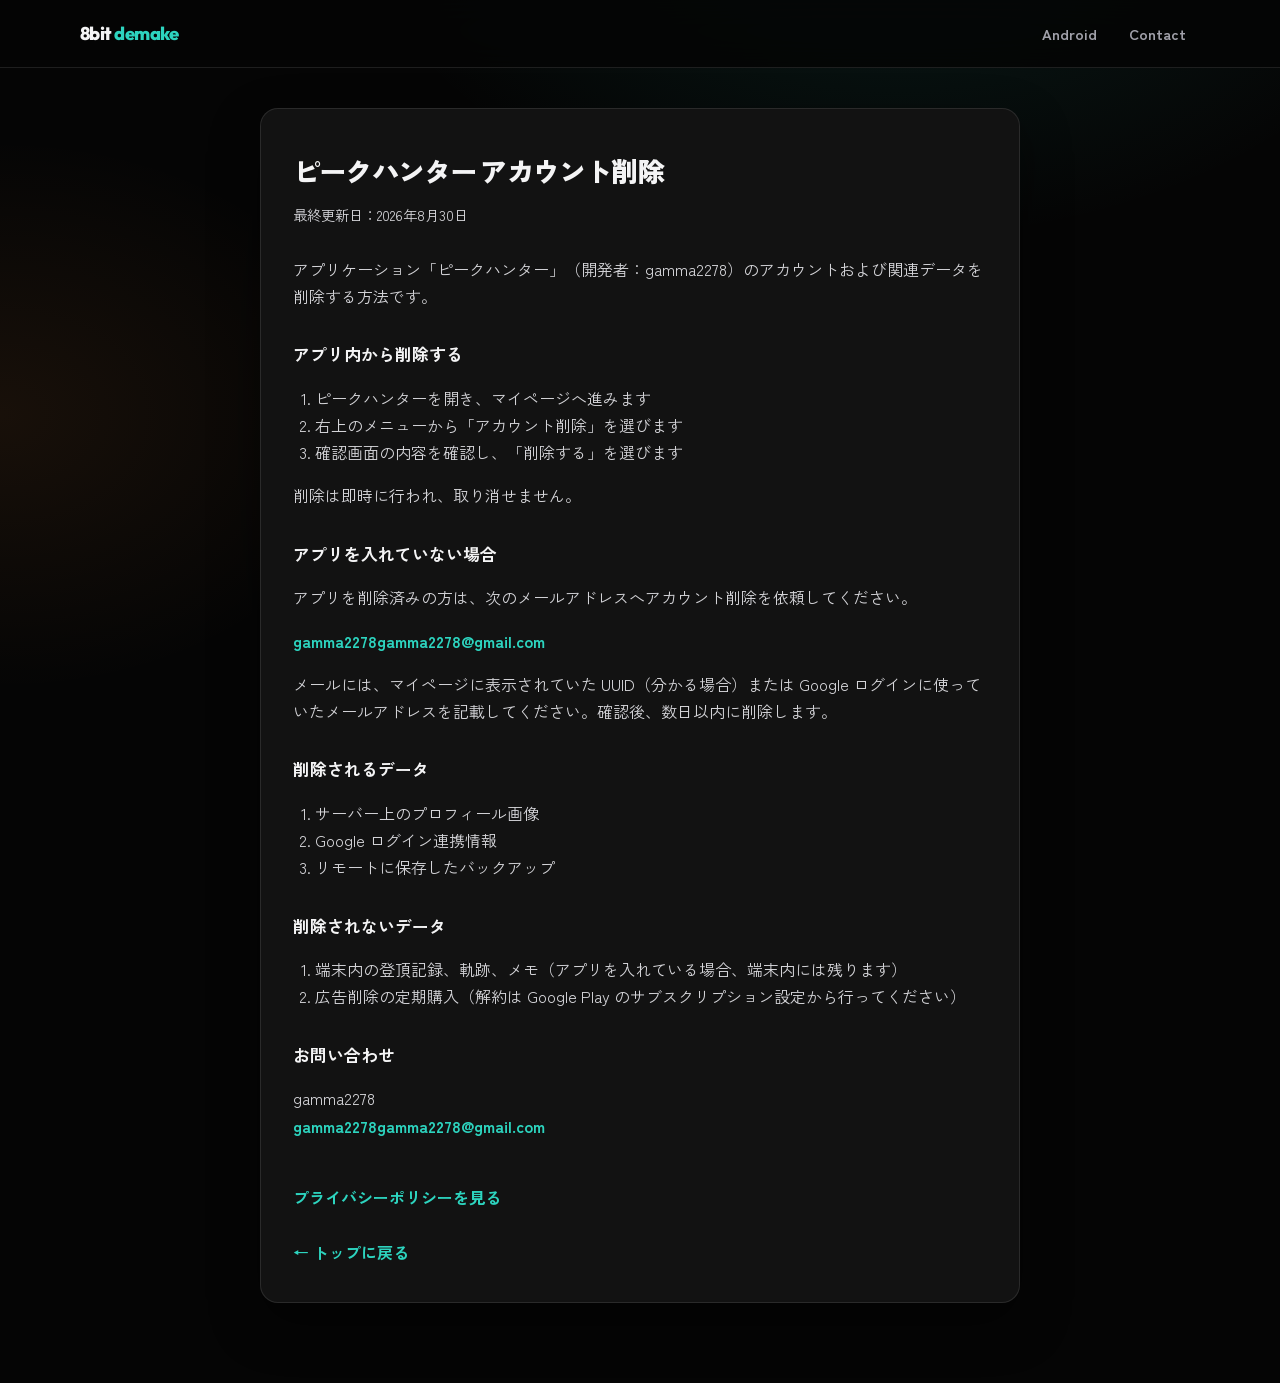
==== account_deletion_peekhunter.html @ 5b78d7be "アカウント削除案内の削除対象をプロフィール画像のみにする。" ====
<!DOCTYPE html>
<html lang="ja">
<head>
    <meta charset="utf-8">
    <meta name="viewport" content="width=device-width,initial-scale=1.0">
    <meta name="theme-color" content="#050505">
    <title>ピークハンター アカウント削除</title>
    <link rel="preconnect" href="https://fonts.googleapis.com">
    <link rel="preconnect" href="https://fonts.gstatic.com" crossorigin>
    <link href="https://fonts.googleapis.com/css2?family=Outfit:wght@600;700;800&family=Zen+Kaku+Gothic+New:wght@400;500;700&display=swap" rel="stylesheet">
    <link rel="stylesheet" href="css/style.css">
</head>
<body>

<nav class="navbar">
    <div class="container">
        <a class="navbar-brand" href="index.html">8bit <span>demake</span></a>
        <ul class="nav-links" id="nav-links">
            <li><a href="index.html#android">Android</a></li>
            <li><a href="mail_form.html">Contact</a></li>
        </ul>
    </div>
</nav>

<main class="legal-page">
    <article class="legal-doc">
        <h1>ピークハンター アカウント削除</h1>
        <p class="legal-meta">最終更新日：2026年8月30日</p>

        <p>アプリケーション「ピークハンター」（開発者：gamma2278）のアカウントおよび関連データを削除する方法です。</p>

        <h2>アプリ内から削除する</h2>
        <ol>
            <li>ピークハンターを開き、マイページへ進みます</li>
            <li>右上のメニューから「アカウント削除」を選びます</li>
            <li>確認画面の内容を確認し、「削除する」を選びます</li>
        </ol>
        <p>削除は即時に行われ、取り消せません。</p>

        <h2>アプリを入れていない場合</h2>
        <p>アプリを削除済みの方は、次のメールアドレスへアカウント削除を依頼してください。</p>
        <p>
            <a href="mailto:gamma2278gamma2278@gmail.com?subject=%E3%83%94%E3%83%BC%E3%82%AF%E3%83%8F%E3%83%B3%E3%82%BF%E3%83%BC%20%E3%82%A2%E3%82%AB%E3%82%A6%E3%83%B3%E3%83%88%E5%89%8A%E9%99%A4%E4%BE%9D%E9%A0%9C">gamma2278gamma2278@gmail.com</a>
        </p>
        <p>メールには、マイページに表示されていた UUID（分かる場合）または Google ログインに使っていたメールアドレスを記載してください。確認後、数日以内に削除します。</p>

        <h2>削除されるデータ</h2>
        <ol>
            <li>サーバー上のプロフィール画像</li>
            <li>Google ログイン連携情報</li>
            <li>リモートに保存したバックアップ</li>
        </ol>

        <h2>削除されないデータ</h2>
        <ol>
            <li>端末内の登頂記録、軌跡、メモ（アプリを入れている場合、端末内には残ります）</li>
            <li>広告削除の定期購入（解約は Google Play のサブスクリプション設定から行ってください）</li>
        </ol>

        <h2>お問い合わせ</h2>
        <p>gamma2278<br><a href="mailto:gamma2278gamma2278@gmail.com">gamma2278gamma2278@gmail.com</a></p>

        <a href="privacy_policy_peekhunter.html" class="back-link">プライバシーポリシーを見る</a>
        <br>
        <a href="index.html" class="back-link">← トップに戻る</a>
    </article>
</main>

</body>
</html>
---- css/style.css ----
:root {
    --bg: #050505;
    --bg-deep: #0a0a0a;
    --surface: #121212;
    --ink: #f4f4f5;
    --ink-soft: #d4d4d8;
    --muted: #a1a1aa;
    --line: rgba(255, 255, 255, 0.1);
    --accent: #2dd4bf;
    --accent-hot: #fb923c;
    --accent-soft: rgba(45, 212, 191, 0.14);
    --shadow: 0 20px 50px rgba(0, 0, 0, 0.45);
    --radius: 18px;
    --nav-h: 68px;
    --font-display: "Outfit", "Zen Kaku Gothic New", sans-serif;
    --font-body: "Zen Kaku Gothic New", "Hiragino Sans", sans-serif;
    --max: 1120px;
}

*, *::before, *::after { box-sizing: border-box; }

html {
    scroll-behavior: smooth;
    scroll-padding-top: calc(var(--nav-h) + 20px);
}

body {
    margin: 0;
    color: var(--ink);
    font-family: var(--font-body);
    font-size: 16px;
    line-height: 1.7;
    background:
        radial-gradient(ellipse 80% 50% at 70% -10%, rgba(45, 212, 191, 0.12), transparent 55%),
        radial-gradient(ellipse 60% 40% at 0% 30%, rgba(251, 146, 60, 0.08), transparent 50%),
        var(--bg);
    -webkit-font-smoothing: antialiased;
}

main {
    padding-top: var(--nav-h);
}

img { max-width: 100%; height: auto; display: block; }

a { color: inherit; }

.container {
    width: min(100% - 40px, var(--max));
    margin-inline: auto;
}

/* ── Nav ── */
.navbar {
    position: fixed;
    inset: 0 0 auto;
    z-index: 1000;
    height: var(--nav-h);
    background: rgba(5, 5, 5, 0.88);
    backdrop-filter: blur(16px);
    -webkit-backdrop-filter: blur(16px);
    border-bottom: 1px solid var(--line);
}

.navbar .container {
    display: flex;
    align-items: center;
    justify-content: space-between;
    height: 100%;
}

.navbar-brand {
    font-family: var(--font-display);
    font-weight: 800;
    font-size: 1.15rem;
    letter-spacing: -0.03em;
    text-decoration: none;
    color: var(--ink);
}

.navbar-brand span { color: var(--accent); }

.nav-toggle {
    display: none;
    background: transparent;
    border: 1px solid var(--line);
    border-radius: 10px;
    width: 42px;
    height: 42px;
    cursor: pointer;
    color: var(--ink);
    font-size: 1.1rem;
}

.nav-links {
    display: flex;
    gap: 4px;
    list-style: none;
    margin: 0;
    padding: 0;
}

.nav-links a {
    display: inline-block;
    padding: 8px 14px;
    text-decoration: none;
    color: var(--muted);
    font-weight: 600;
    font-size: 0.92rem;
    border-radius: 999px;
    transition: color 0.2s, background 0.2s;
}

.nav-links a:hover,
.nav-links a.active {
    color: var(--accent);
    background: var(--accent-soft);
}

/* ── Buttons ── */
.btn {
    display: inline-flex;
    align-items: center;
    justify-content: center;
    gap: 8px;
    min-height: 46px;
    padding: 0 20px;
    border-radius: 999px;
    border: 1px solid transparent;
    text-decoration: none;
    font-weight: 700;
    font-size: 0.95rem;
    cursor: pointer;
    transition: transform 0.2s, background 0.2s, color 0.2s, border-color 0.2s, box-shadow 0.2s;
}

.btn:hover { transform: translateY(-1px); }

.btn-primary {
    background: var(--accent);
    color: #04110f;
    box-shadow: 0 10px 24px rgba(45, 212, 191, 0.28);
}

.btn-primary:hover { background: #5eead4; color: #04110f; }

.btn-ghost {
    background: rgba(255, 255, 255, 0.08);
    border-color: rgba(255, 255, 255, 0.28);
    color: #fff;
    backdrop-filter: blur(8px);
}

.btn-ghost:hover { background: rgba(255, 255, 255, 0.16); color: #fff; }

.btn-solid {
    background: #fff;
    color: #050505;
}

.btn-solid:hover { background: #e4e4e7; color: #050505; }

.btn-outline {
    background: transparent;
    border-color: var(--line);
    color: var(--ink);
}

.btn-outline:hover {
    border-color: var(--accent);
    color: var(--accent);
    background: var(--accent-soft);
}

.btn-group {
    display: flex;
    flex-wrap: wrap;
    gap: 10px;
}

/* ── Sections ── */
.section {
    padding: 88px 0;
}

.section-head {
    margin-bottom: 40px;
    max-width: 36rem;
}

.section-head h2 {
    margin: 0;
    font-family: var(--font-display);
    font-size: clamp(1.8rem, 4vw, 2.6rem);
    font-weight: 800;
    letter-spacing: -0.03em;
    line-height: 1.15;
}

.reveal {
    opacity: 1;
    transform: none;
}

/* ── Featured games ── */
.games {
    display: grid;
    gap: 56px;
}

.game {
    display: grid;
    gap: 28px;
}

.game-intro h3 {
    margin: 0;
    font-family: var(--font-display);
    font-size: clamp(1.6rem, 3vw, 2.2rem);
    font-weight: 800;
    letter-spacing: -0.03em;
}

.game-layout {
    display: grid;
    grid-template-columns: minmax(0, 1.15fr) minmax(0, 0.85fr);
    gap: 24px;
    align-items: start;
}

.screen-stage,
.editor-stage {
    background: #000;
    border: 1px solid var(--line);
    border-radius: var(--radius);
    overflow: hidden;
    box-shadow: var(--shadow);
}

.screen-stage {
    aspect-ratio: 256 / 240;
    position: relative;
}

.game-carousel {
    position: absolute;
    inset: 0;
}

.game-carousel img {
    position: absolute;
    inset: 0;
    width: 100%;
    height: 100%;
    object-fit: contain;
    object-position: center top;
    image-rendering: pixelated;
    opacity: 0;
    transition: opacity 0.85s ease;
}

.game-carousel img.is-active {
    opacity: 1;
    z-index: 1;
}

.editor-stage {
    padding: 18px;
    display: grid;
    gap: 14px;
}

.editor-label {
    font-size: 0.78rem;
    font-weight: 800;
    letter-spacing: 0.14em;
    text-transform: uppercase;
    color: var(--accent);
}

.editor-stage img {
    width: 100%;
    border-radius: 10px;
    image-rendering: pixelated;
    background: #000;
}

.game-actions {
    margin-top: 4px;
}

.video-frame {
    position: relative;
    width: 100%;
    aspect-ratio: 16 / 9;
    border-radius: var(--radius);
    overflow: hidden;
    background: #000;
    border: 1px solid var(--line);
    box-shadow: var(--shadow);
}

.video-frame iframe {
    position: absolute;
    inset: 0;
    width: 100%;
    height: 100%;
    border: 0;
}

/* ── App gallery ── */
.app-gallery {
    display: grid;
    grid-template-columns: repeat(auto-fill, minmax(180px, 1fr));
    gap: 28px 20px;
}

.app-item {
    display: grid;
    gap: 12px;
    text-align: left;
    text-decoration: none;
    color: inherit;
    transition: transform 0.25s ease;
}

.app-item:hover { transform: translateY(-4px); }

.app-item.is-static { cursor: default; }
.app-item.is-static:hover { transform: none; }

.app-thumb {
    aspect-ratio: 9 / 16;
    border-radius: 16px;
    overflow: hidden;
    background: var(--surface);
    border: 1px solid var(--line);
    box-shadow: 0 12px 30px rgba(0, 0, 0, 0.35);
}

.app-thumb img {
    width: 100%;
    height: 100%;
    object-fit: cover;
    object-position: top center;
}

.app-item h4 {
    margin: 0;
    font-size: 0.98rem;
    font-weight: 700;
    letter-spacing: -0.01em;
    line-height: 1.35;
    color: var(--ink);
}

.app-item .meta {
    font-size: 0.82rem;
    font-weight: 700;
    color: var(--accent);
}

.app-item.discontinued {
    opacity: 0.55;
}

.app-item.discontinued .meta {
    color: var(--accent-hot);
}

.app-item.discontinued h4 {
    text-decoration: line-through;
    color: var(--muted);
}

/* ── Tools ── */
.tool-row {
    display: grid;
    grid-template-columns: minmax(0, 280px) minmax(0, 1fr);
    gap: 28px;
    align-items: center;
    padding: 28px;
    background: var(--surface);
    border: 1px solid var(--line);
    border-radius: var(--radius);
    box-shadow: var(--shadow);
}

.tool-row img {
    width: 100%;
    border-radius: 12px;
    image-rendering: pixelated;
    background: #000;
}

.tool-row h3 {
    margin: 0 0 18px;
    font-family: var(--font-display);
    font-size: 1.6rem;
    font-weight: 800;
}

/* ── Footer ── */
.site-footer {
    padding: 56px 0 72px;
    border-top: 1px solid var(--line);
    text-align: center;
}

.site-footer .copyright {
    margin: 18px 0 12px;
    color: var(--muted);
    font-size: 0.9rem;
}

.back-to-top {
    position: fixed;
    right: 20px;
    bottom: 20px;
    z-index: 900;
    width: 44px;
    height: 44px;
    border: 0;
    border-radius: 999px;
    background: #fff;
    color: #050505;
    cursor: pointer;
    opacity: 0;
    pointer-events: none;
    transform: translateY(8px);
    transition: opacity 0.25s, transform 0.25s;
}

.back-to-top.visible {
    opacity: 1;
    pointer-events: auto;
    transform: translateY(0);
}

/* ── Contact page ── */
.mail-page {
    min-height: 100vh;
    padding: calc(var(--nav-h) + 48px) 0 64px;
}

.mail-panel {
    width: min(100% - 40px, 640px);
    margin: 0 auto;
    padding: 36px 28px;
    background: var(--surface);
    border: 1px solid var(--line);
    border-radius: var(--radius);
    box-shadow: var(--shadow);
    text-align: center;
}

.mail-panel h1 {
    margin: 0 0 24px;
    font-family: var(--font-display);
    font-size: 2rem;
    font-weight: 800;
    letter-spacing: -0.03em;
}

.back-link {
    display: inline-block;
    margin-top: 28px;
    color: var(--accent);
    font-weight: 700;
    text-decoration: none;
}

.back-link:hover { text-decoration: underline; }

/* ── Legal document ── */
.legal-page {
    min-height: 100vh;
    padding: calc(var(--nav-h) + 40px) 0 80px;
}

.legal-doc {
    width: min(100% - 40px, 760px);
    margin: 0 auto;
    padding: 40px 32px 36px;
    background: var(--surface);
    border: 1px solid var(--line);
    border-radius: var(--radius);
    box-shadow: var(--shadow);
}

.legal-doc h1 {
    margin: 0 0 8px;
    font-family: var(--font-display);
    font-size: 1.7rem;
    font-weight: 800;
    letter-spacing: -0.03em;
}

.legal-meta {
    margin: 0 0 28px;
    color: var(--muted);
    font-size: 0.9rem;
}

.legal-doc h2 {
    margin: 1.8em 0 0.6em;
    font-size: 1.05rem;
    font-weight: 700;
}

.legal-doc p,
.legal-doc li {
    color: var(--ink-soft);
}

.legal-doc a {
    color: var(--accent);
    font-weight: 700;
    text-decoration: none;
}

.legal-doc a:hover { text-decoration: underline; }

.legal-doc ol {
    padding-left: 1.35em;
}

.legal-doc ol ol {
    margin-top: 0.4em;
}

.legal-end {
    margin: 2.4em 0 0;
    text-align: right;
    color: var(--muted);
}

@media (max-width: 480px) {
    .legal-doc { padding: 28px 18px 24px; }
}

/* ── Responsive ── */
@media (max-width: 860px) {
    .nav-toggle { display: inline-flex; align-items: center; justify-content: center; }

    .nav-links {
        display: none;
        position: absolute;
        top: calc(var(--nav-h) - 1px);
        left: 0;
        right: 0;
        flex-direction: column;
        gap: 0;
        padding: 12px 16px 18px;
        background: rgba(5, 5, 5, 0.96);
        border-bottom: 1px solid var(--line);
        backdrop-filter: blur(16px);
    }

    .nav-links.open { display: flex; }

    .game-layout,
    .tool-row {
        grid-template-columns: 1fr;
    }

    .section { padding: 64px 0; }

    .app-gallery {
        grid-template-columns: repeat(2, minmax(0, 1fr));
    }
}

@media (max-width: 480px) {
    .container { width: min(100% - 28px, var(--max)); }

    .app-gallery { gap: 20px 12px; }
}

@media (prefers-reduced-motion: reduce) {
    html { scroll-behavior: auto; }
}
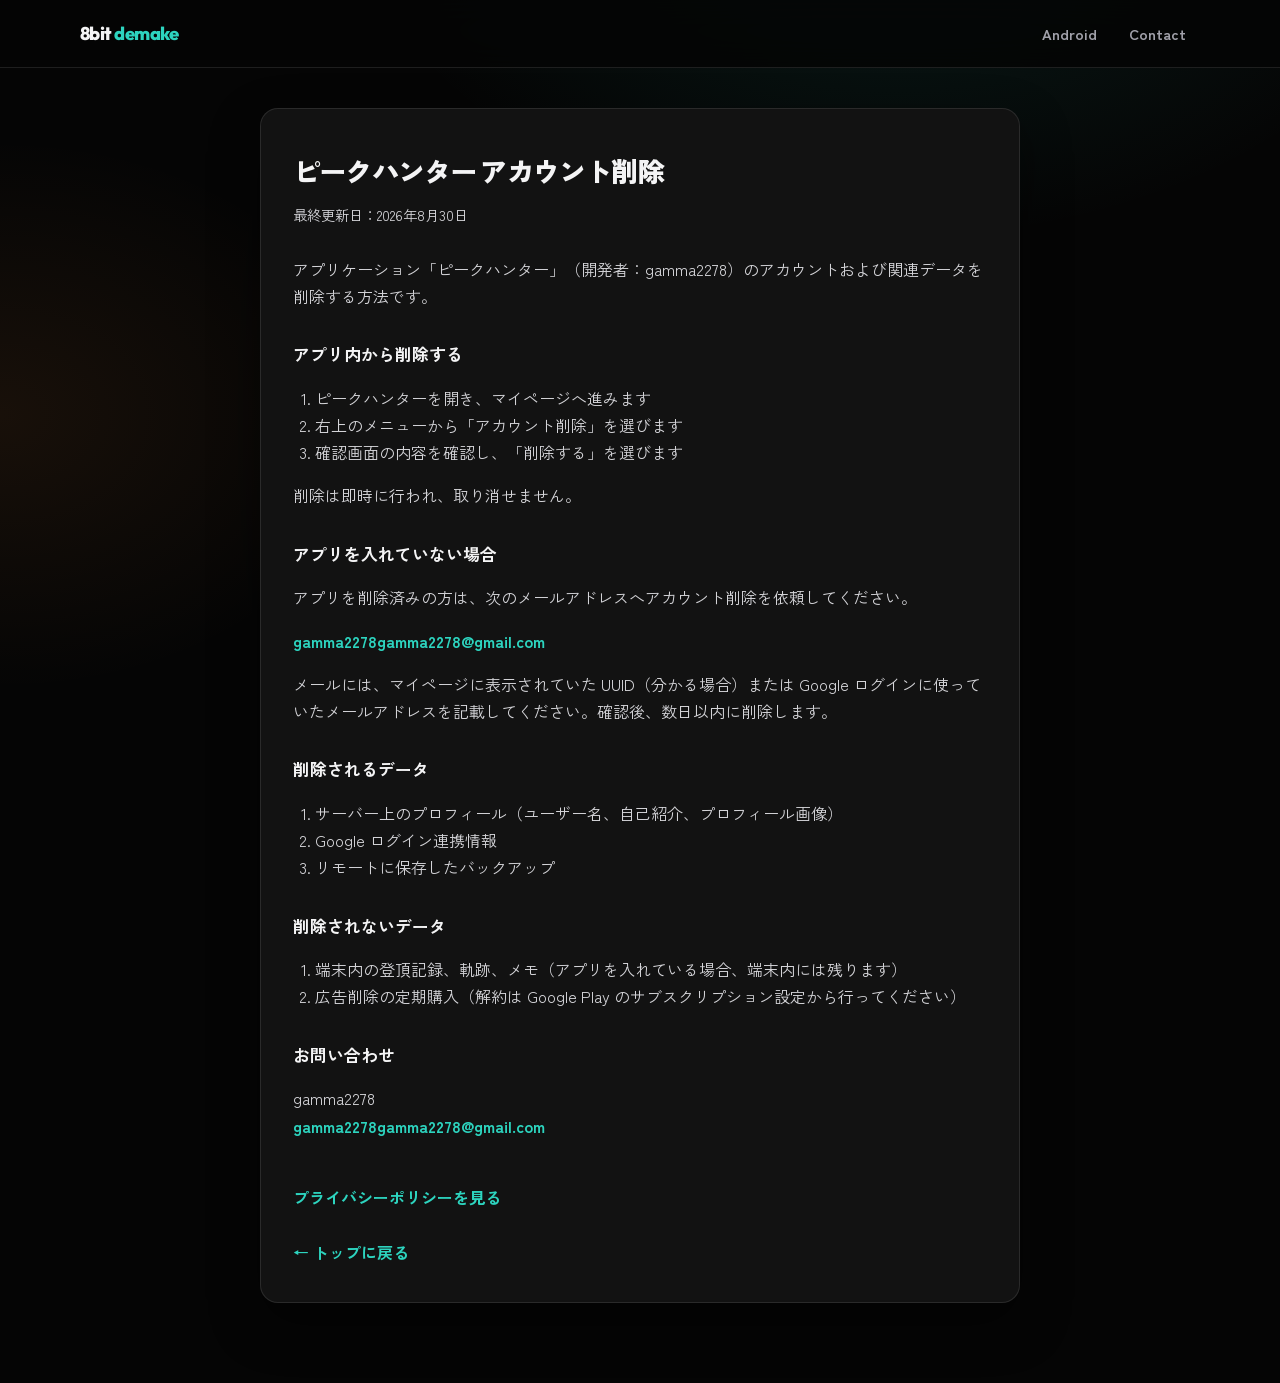
==== commit ff0bd149: "ピークハンターのアカウント削除案内を追加する。" ====
--- a/account_deletion_peekhunter.html
+++ b/account_deletion_peekhunter.html
@@ -46,7 +46,7 @@
 
         <h2>削除されるデータ</h2>
         <ol>
-            <li>サーバー上のプロフィール画像</li>
+            <li>サーバー上のプロフィール（ユーザー名、自己紹介、プロフィール画像）</li>
             <li>Google ログイン連携情報</li>
             <li>リモートに保存したバックアップ</li>
         </ol>
